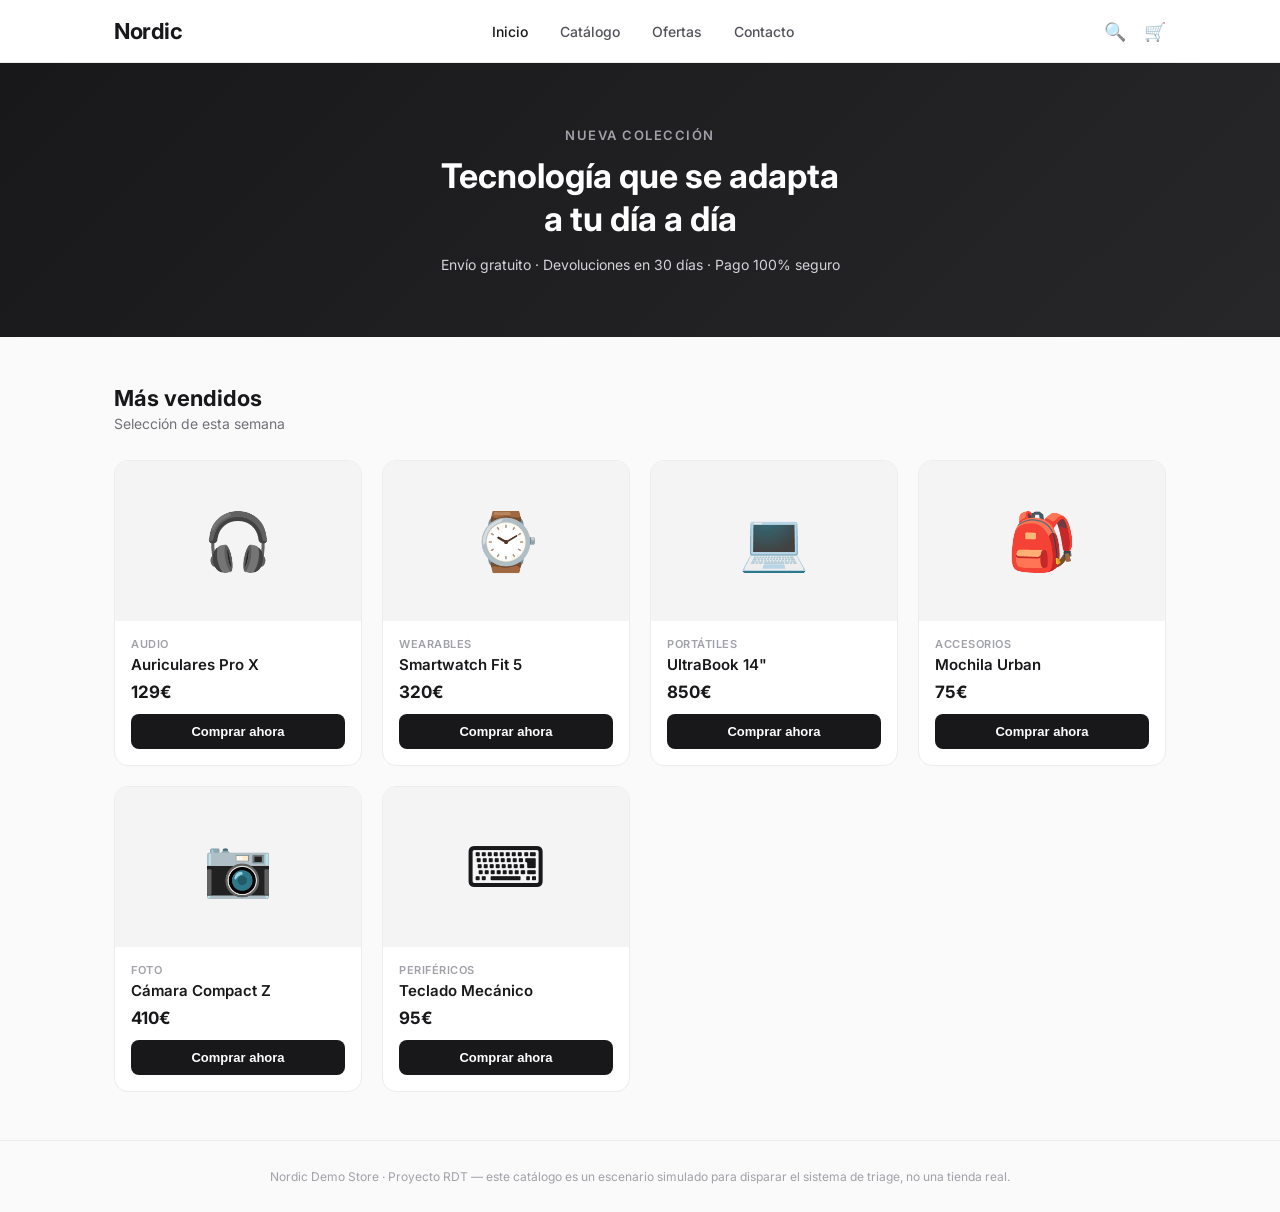
==== frontend/shop.html @ 3dc0791e "feat: add e-commerce demo flow (shop + confirmation pages) to trigger triage pipeline end-to-end" ====
<!DOCTYPE html>
<html lang="es">
<head>
  <meta charset="UTF-8" />
  <meta name="viewport" content="width=device-width, initial-scale=1.0" />
  <title>Nordic · Tienda</title>
  <link rel="preconnect" href="https://fonts.googleapis.com">
  <link href="https://fonts.googleapis.com/css2?family=Inter:wght@400;500;600;700&display=swap" rel="stylesheet">
  <link rel="stylesheet" href="shop.css" />
</head>
<body>
  <header class="site-header">
    <div class="header-inner">
      <div class="logo">Nordic</div>
      <nav class="main-nav">
        <a href="#" class="active">Inicio</a>
        <a href="#">Catálogo</a>
        <a href="#">Ofertas</a>
        <a href="#">Contacto</a>
      </nav>
      <div class="header-icons">
        <span class="icon-btn" aria-hidden="true">🔍</span>
        <span class="icon-btn" aria-hidden="true">🛒</span>
      </div>
    </div>
  </header>

  <section class="hero">
    <div class="hero-inner">
      <p class="hero-eyebrow">Nueva colección</p>
      <h1>Tecnología que se adapta<br>a tu día a día</h1>
      <p class="hero-sub">Envío gratuito · Devoluciones en 30 días · Pago 100% seguro</p>
    </div>
  </section>

  <main class="shop-main">
    <div class="section-heading">
      <h2>Más vendidos</h2>
      <p>Selección de esta semana</p>
    </div>

    <div class="product-grid" id="product-grid"></div>
  </main>

  <footer class="site-footer">
    <p>Nordic Demo Store · Proyecto RDT — este catálogo es un escenario simulado para disparar el sistema de triage, no una tienda real.</p>
  </footer>

  <div id="payment-modal" class="modal-overlay" hidden>
    <div class="modal-box">
      <div id="modal-processing">
        <div class="spinner"></div>
        <p>Procesando pago...</p>
      </div>

      <div id="modal-failed" hidden>
        <div class="error-icon" aria-hidden="true">!</div>
        <h2>No se pudo procesar el pago</h2>
        <p class="modal-product-name" id="modal-product-name"></p>
        <label class="modal-hint" for="complaint-text">Cuéntanos qué pasó y lo revisaremos</label>
        <textarea id="complaint-text" rows="3"
          placeholder="Ej: Llevo varios intentos y no me deja pagar con mi tarjeta..."></textarea>
        <p id="complaint-status"></p>
      </div>
    </div>
  </div>

  <script src="shop.js"></script>
</body>
</html>
---- frontend/shop.css ----
* { box-sizing: border-box; margin: 0; padding: 0; }
body { font-family: 'Inter', system-ui, sans-serif; background: #fafafa; color: #18181b; }

.site-header { background: white; border-bottom: 1px solid #ececec; position: sticky; top: 0; z-index: 10; }
.header-inner {
  max-width: 1100px; margin: 0 auto; padding: 18px 24px;
  display: flex; align-items: center; justify-content: space-between;
}
.logo { font-weight: 700; font-size: 22px; letter-spacing: -0.5px; }

.main-nav { display: flex; gap: 32px; }
.main-nav a { color: #52525b; text-decoration: none; font-size: 14px; font-weight: 500; transition: color 0.15s; }
.main-nav a:hover, .main-nav a.active { color: #18181b; }

.header-icons { display: flex; gap: 18px; font-size: 18px; }
.icon-btn { cursor: pointer; opacity: 0.75; transition: opacity 0.15s; }
.icon-btn:hover { opacity: 1; }

.hero {
  background: linear-gradient(135deg, #18181b 0%, #27272a 100%);
  color: white;
  padding: 64px 24px;
  text-align: center;
}
.hero-inner { max-width: 600px; margin: 0 auto; }
.hero-eyebrow { font-size: 13px; text-transform: uppercase; letter-spacing: 1.5px; color: #a1a1aa; margin-bottom: 12px; font-weight: 600; }
.hero h1 { font-size: 34px; font-weight: 700; line-height: 1.25; margin-bottom: 16px; }
.hero-sub { color: #d4d4d8; font-size: 14px; }

.shop-main { max-width: 1100px; margin: 0 auto; padding: 48px 24px; }
.section-heading { margin-bottom: 28px; }
.section-heading h2 { font-size: 22px; font-weight: 700; }
.section-heading p { color: #71717a; font-size: 14px; margin-top: 4px; }

.product-grid {
  display: grid;
  grid-template-columns: repeat(auto-fill, minmax(220px, 1fr));
  gap: 20px;
}

.product-card {
  background: white;
  border-radius: 14px;
  border: 1px solid #ececec;
  overflow: hidden;
  transition: box-shadow 0.2s, transform 0.2s;
}
.product-card:hover { box-shadow: 0 8px 24px rgba(0,0,0,0.08); transform: translateY(-2px); }

.product-image {
  height: 160px;
  display: flex; align-items: center; justify-content: center;
  font-size: 56px;
  background: #f4f4f5;
}

.product-body { padding: 16px; }
.product-category { font-size: 11px; text-transform: uppercase; color: #a1a1aa; font-weight: 600; letter-spacing: 0.5px; }
.product-name { font-weight: 600; font-size: 15px; margin: 4px 0 8px; }
.product-price-row { display: flex; align-items: baseline; justify-content: space-between; margin-bottom: 12px; }
.product-price { font-weight: 700; font-size: 17px; }

.buy-btn {
  width: 100%;
  padding: 10px;
  border: none;
  border-radius: 8px;
  background: #18181b;
  color: white;
  font-weight: 600;
  font-size: 13px;
  cursor: pointer;
  transition: background 0.15s;
}
.buy-btn:hover { background: #3f3f46; }
.buy-btn:active { transform: scale(0.98); }

.site-footer {
  text-align: center;
  padding: 28px 24px;
  color: #a1a1aa;
  font-size: 12px;
  border-top: 1px solid #ececec;
}

.modal-overlay {
  position: fixed; inset: 0;
  background: rgba(0,0,0,0.55);
  display: flex; align-items: center; justify-content: center;
  z-index: 100;
}
.modal-box { background: white; border-radius: 16px; padding: 32px; width: 380px; text-align: center; }

.spinner {
  width: 36px; height: 36px;
  border: 3px solid #ececec;
  border-top-color: #18181b;
  border-radius: 50%;
  margin: 0 auto 16px;
  animation: spin 0.7s linear infinite;
}
@keyframes spin { to { transform: rotate(360deg); } }

.error-icon {
  width: 44px; height: 44px;
  background: #fee2e2; color: #dc2626;
  border-radius: 50%;
  display: flex; align-items: center; justify-content: center;
  font-size: 20px; font-weight: 800;
  margin: 0 auto 14px;
}

.modal-product-name { color: #71717a; font-size: 13px; margin-top: -6px; margin-bottom: 4px; }
.modal-hint { display: block; text-align: left; font-weight: 600; font-size: 13px; margin: 16px 0 6px; }
#complaint-text { width: 100%; padding: 10px; border-radius: 8px; border: 1px solid #d4d4d8; font-size: 14px; font-family: inherit; resize: none; }
#complaint-text:focus { outline: none; border-color: #18181b; }
#complaint-status { font-size: 12px; color: #71717a; margin-top: 8px; min-height: 16px; }

.modal-overlay[hidden] { display: none; }
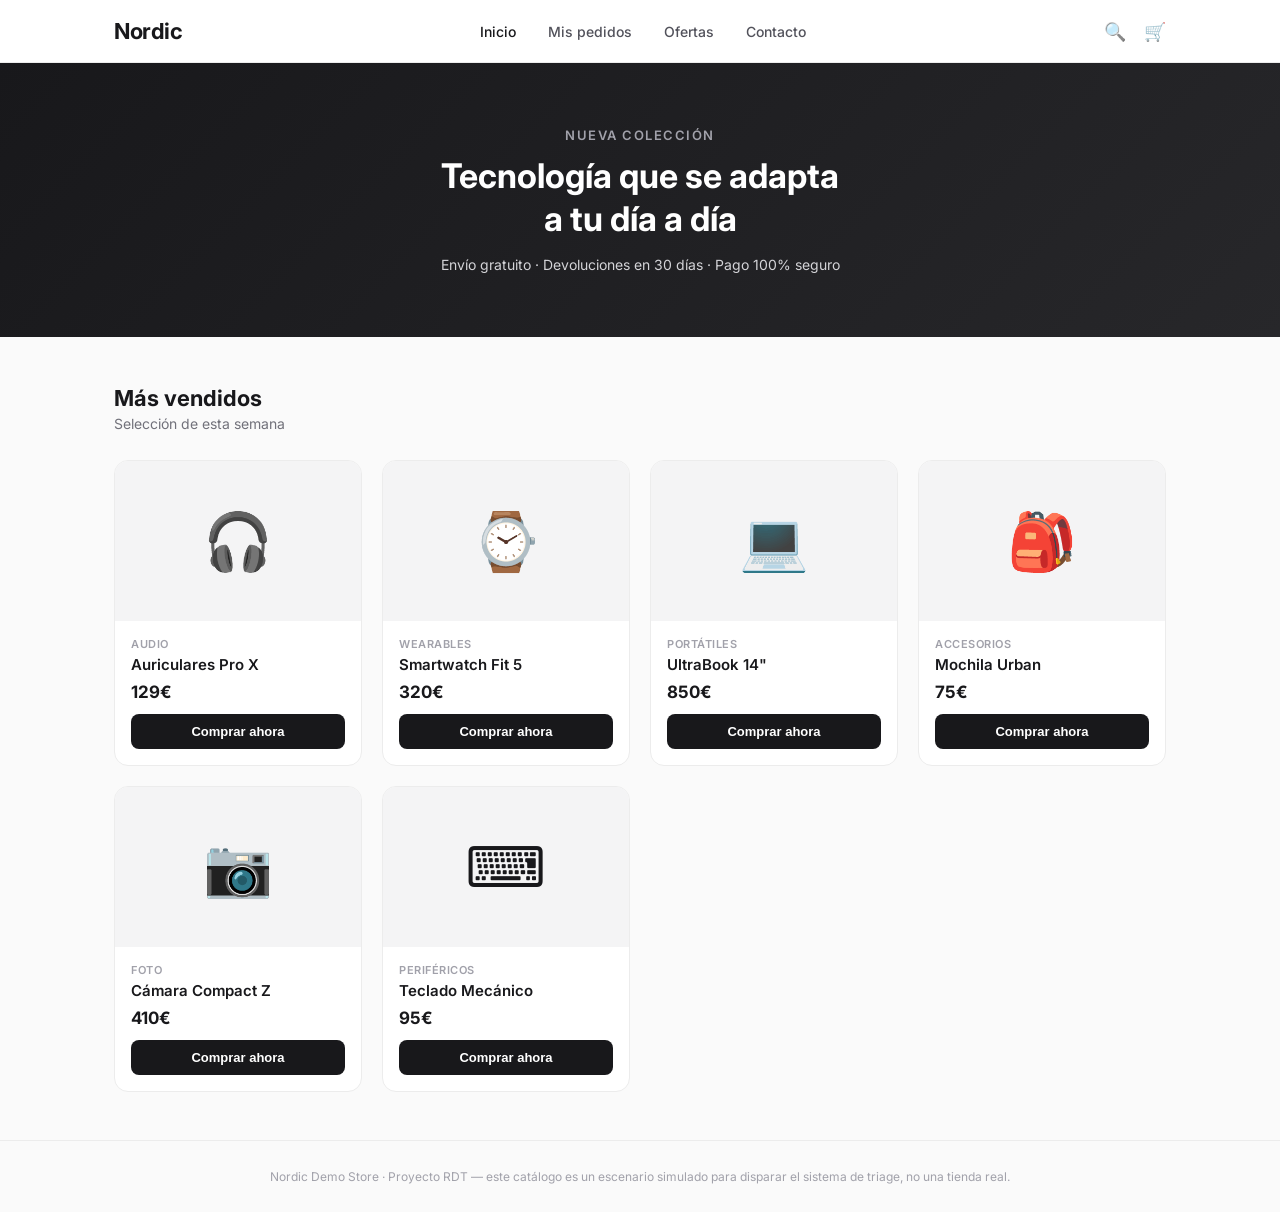
==== commit fea1c0a6: "docs: redesign README with professional formatting and badges" ====
--- a/frontend/shop.html
+++ b/frontend/shop.html
@@ -14,7 +14,7 @@
       <div class="logo">Nordic</div>
       <nav class="main-nav">
         <a href="#" class="active">Inicio</a>
-        <a href="#">Catálogo</a>
+        <a href="orders.html">Mis pedidos</a>
         <a href="#">Ofertas</a>
         <a href="#">Contacto</a>
       </nav>
--- a/frontend/shop.css
+++ b/frontend/shop.css
@@ -110,7 +110,7 @@
   margin: 0 auto 14px;
 }
 
-.modal-product-name { color: #71717a; font-size: 13px; margin-top: -6px; margin-bottom: 4px; }
+.modal-product-name { color: #71717a; font-size: 13px; margin-top: 4px; margin-bottom: 4px; }
 .modal-hint { display: block; text-align: left; font-weight: 600; font-size: 13px; margin: 16px 0 6px; }
 #complaint-text { width: 100%; padding: 10px; border-radius: 8px; border: 1px solid #d4d4d8; font-size: 14px; font-family: inherit; resize: none; }
 #complaint-text:focus { outline: none; border-color: #18181b; }
